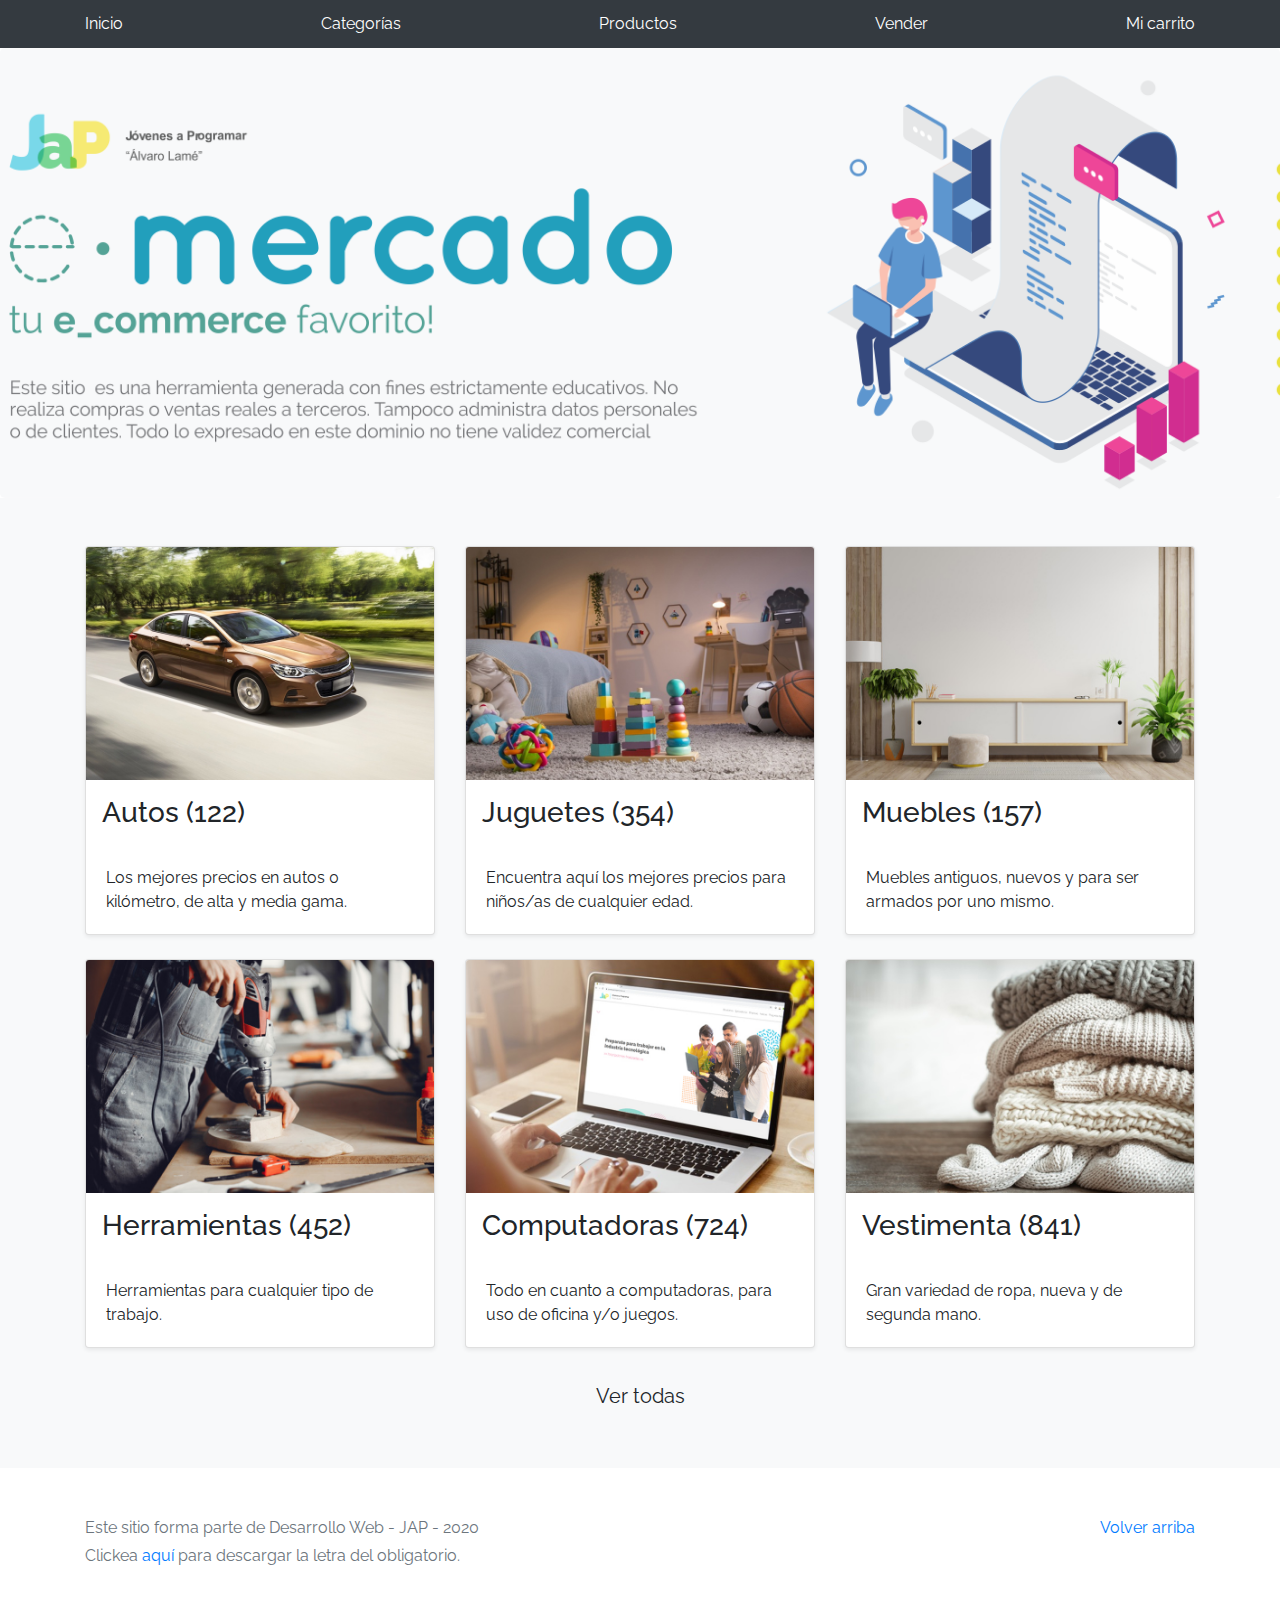
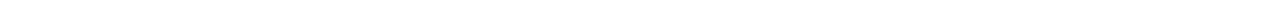
==== index.html @ 83ccd1c9 "hola mundo" ====
<!DOCTYPE html>
<!-- saved from url=(0049)https://getbootstrap.com/docs/4.3/examples/album/ -->
<html lang="en">
  <head>
    <meta http-equiv="Content-Type" content="text/html; charset=UTF-8">
    <meta name="viewport" content="width=device-width, initial-scale=1, shrink-to-fit=no">
    <meta name="description" content="">
    <title>eMercado - Todo lo que busques está aquí</title>

    <link rel="canonical" href="https://getbootstrap.com/docs/4.3/examples/album/">
    <link href="https://fonts.googleapis.com/css?family=Raleway:300,300i,400,400i,700,700i,900,900i" rel="stylesheet">
    <!-- Bootstrap core CSS -->
    <link href="css/bootstrap.min.css" rel="stylesheet">
    <link href="css/styles.css" rel="stylesheet">
  </head>
  <body>
    <nav class="site-header sticky-top py-1 bg-dark">
      <div class="container d-flex flex-column flex-md-row justify-content-between">
        <a class="py-2 d-none d-md-inline-block" href="index.html">Inicio</a>
        <a class="py-2 d-none d-md-inline-block" href="categories.html">Categorías</a>
        <a class="py-2 d-none d-md-inline-block" href="products.html">Productos</a>
        <a class="py-2 d-none d-md-inline-block" href="sell.html">Vender</a>
        <a class="py-2 d-none d-md-inline-block" href="cart.html">Mi carrito</a>
      </div>
    </nav>
    <main role="main">
      <section class="jumbotron text-center">
        <div class="m-5">
          <h1></h1>
        </div>
      </section>
      <div class="album py-5 bg-light">
        <div class="container">
          <div class="row">
            <div class="col-md-4">
              <a href="categories.html" class="card mb-4 shadow-sm custom-card">
                <img class="bd-placeholder-img card-img-top"  src="img/cat1.jpg">
                <h3 class="m-3">Autos (122)</h3>
                <div class="card-body">
                  <p class="card-text">Los mejores precios en autos 0 kilómetro, de alta y media gama.</p>
                </div>
              </a>
            </div>
            <div class="col-md-4">
                <a href="categories.html" class="card mb-4 shadow-sm custom-card">
                  <img class="bd-placeholder-img card-img-top" src="img/cat2.jpg">
                  <h3 class="m-3">Juguetes (354)</h3>
                  <div class="card-body">
                    <p class="card-text">Encuentra aquí los mejores precios para niños/as de cualquier edad.</p>
                  </div>
                </a>
            </div>
            <div class="col-md-4">
                <a href="categories.html" class="card mb-4 shadow-sm custom-card">
                  <img class="bd-placeholder-img card-img-top" src="img/cat3.jpg">
                  <h3 class="m-3">Muebles (157)</h3>
                  <div class="card-body">
                    <p class="card-text">Muebles antiguos, nuevos y para ser armados por uno mismo.</p>
                  </div>
                </a>
            </div>
            <div class="col-md-4">
                <a href="categories.html" class="card mb-4 shadow-sm custom-card">
                  <img class="bd-placeholder-img card-img-top" src="img/cat4.jpg">
                  <h3 class="m-3">Herramientas (452)</h3>
                  <div class="card-body">
                    <p class="card-text">Herramientas para cualquier tipo de trabajo.</p>
                  </div>
                </a>
            </div>
            <div class="col-md-4">
                <a href="categories.html" class="card mb-4 shadow-sm custom-card">
                  <img class="bd-placeholder-img card-img-top" src="img/cat5.jpg">
                  <h3 class="m-3">Computadoras (724)</h3>
                  <div class="card-body">
                    <p class="card-text">Todo en cuanto a computadoras, para uso de oficina y/o juegos.</p>
                  </div>
                </a>
            </div>
            <div class="col-md-4">
                <a href="categories.html" class="card mb-4 shadow-sm custom-card">
                  <img class="bd-placeholder-img card-img-top" src="img/cat6.jpg">
                  <h3 class="m-3">Vestimenta (841)</h3>
                  <div class="card-body">
                    <p class="card-text">Gran variedad de ropa, nueva y de segunda mano.</p>
                  </div>
                </a>
            </div>
          </div>
          <div class="row">
              <a type="button" class="btn btn-light btn-lg btn-block" href="categories.html">Ver todas</a>
          </div>
        </div>
      </div>
    </main>
    <footer class="text-muted">
      <div class="container">
        <p class="float-right">
          <a href="#">Volver arriba</a>
        </p>
        <p>Este sitio forma parte de Desarrollo Web - JAP - 2020</p>
        <p>Clickea <a target="_blank" href="Letra.pdf">aquí</a> para descargar la letra del obligatorio.</p>
      </div>
    </footer>
    <script src="js/jquery-3.4.1.min.js"></script>
    <script src="js/bootstrap.bundle.min.js"></script>
    <script src="js/init.js"></script>
  </body>
</html>
---- css/styles.css ----
.jumbotron, .card-body, .container, .site-header{
    font-family: 'Raleway', serif !important;
}

.jumbotron .display-4{
    font-weight: bold;
}

.jumbotron {
  height: 50vh;
  padding: 5em inherit;
  margin-bottom: 0;
  background-color: #53C0FB;
  background: url('../img/cover_back.png');
  background-size: cover;
  background-position: center;
  background-repeat: no-repeat;
  color: black;
  font-weight: bold;
}

@media (min-width: 768px) {
  .jumbotron {
    padding-top: 6rem;
    padding-bottom: 6rem;
  }
}

.jumbotron p:last-child {
  margin-bottom: 0;
}

.jumbotron-heading {
  font-weight: 300;
}

.jumbotron .container {
  max-width: 40rem;
  background-color: rgba(255, 255, 255, 0.5);
  border-radius: 10px;
  text-shadow: 1px 1px 2px grey;
}

.jumbotron .lead{
  font-size: 38px;
}

footer {
  padding-top: 3rem;
  padding-bottom: 3rem;
}

footer p {
  margin-bottom: .25rem;
}

.site-header a {
  color: white;
  transition: ease-in-out color .15s;
}

.light-text {
  color: white;
}

.site-header .dropdown-menu a {
  color: black;
}

.dropzone{
  border: 2px dashed #0087F7;
  border-radius: 5px;
  background: white;
}

.alert{
  position: fixed;
  top:80px;
  width: 50%;
  left: 50%;
  transform: translate(-50%, 0);
}

.lds-ring {
  display: inline-block;
  position: relative;
  width: 64px;
  height: 64px;
  top:50%;
  left: 50%;
}
.lds-ring div {
  box-sizing: border-box;
  display: block;
  position: absolute;
  width: 51px;
  height: 51px;
  margin: 6px;
  border: 6px solid #fff;
  border-radius: 50%;
  animation: lds-ring 1.2s cubic-bezier(0.5, 0, 0.5, 1) infinite;
  border-color: #fff transparent transparent transparent;
}
.lds-ring div:nth-child(1) {
  animation-delay: -0.45s;
}
.lds-ring div:nth-child(2) {
  animation-delay: -0.3s;
}
.lds-ring div:nth-child(3) {
  animation-delay: -0.15s;
}
@keyframes lds-ring {
  0% {
    transform: rotate(0deg);
  }
  100% {
    transform: rotate(360deg);
  }
}

#spinner-wrapper{
  position: fixed;
  background-color: rgba(0,0,0,0.5);
  width:100%;
  height: 100%;
  top:0;
  left:0;
  z-index: 1021;
  display: none;
}

a.custom-card,
a.custom-card:hover {
  color: inherit;
  text-decoration: inherit;
}

.checked {
  color: orange;
}
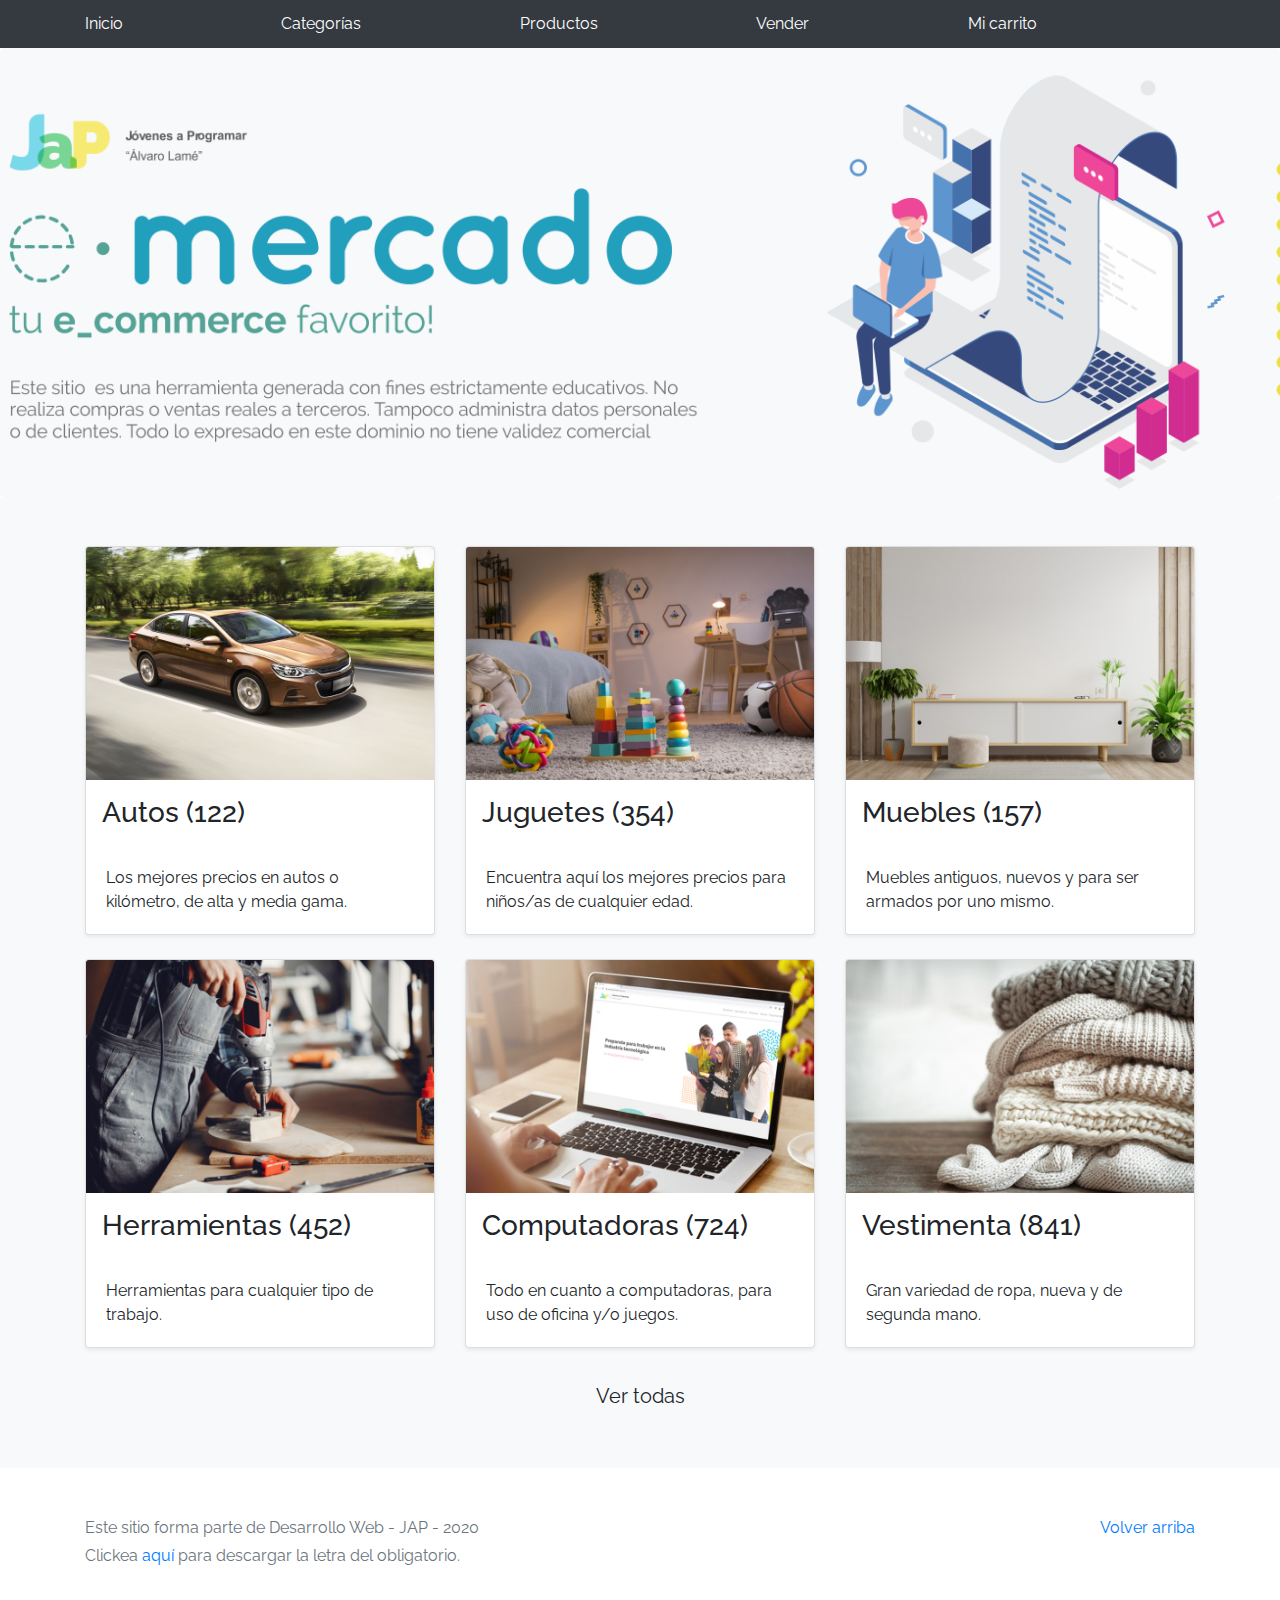
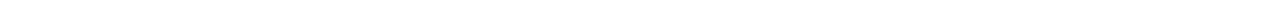
==== commit ef2d43b3: "Entrega 2 rev.1" ====
--- a/index.html
+++ b/index.html
@@ -21,7 +21,11 @@
         <a class="py-2 d-none d-md-inline-block" href="products.html">Productos</a>
         <a class="py-2 d-none d-md-inline-block" href="sell.html">Vender</a>
         <a class="py-2 d-none d-md-inline-block" href="cart.html">Mi carrito</a>
+        <a class="py-2 d-none d-md-inline-block" id="userLoged" href="my-profile.html"></a>
       </div>
+      <script>
+        
+      </script>
     </nav>
     <main role="main">
       <section class="jumbotron text-center">
--- a/css/styles.css
+++ b/css/styles.css
@@ -4,6 +4,16 @@
 
 .jumbotron .display-4{
     font-weight: bold;
+}
+.container-form{
+  
+    height: 100%;
+    display: flex;
+    align-items: center;
+    justify-content: center;
+    background: rgba(89, 248, 155, 0.692);
+    background: radial-gradient(circle, rgba(243, 252, 120, 0.74) 0%, rgba(68, 235, 165, 0.658) 100%);
+
 }
 
 .jumbotron {
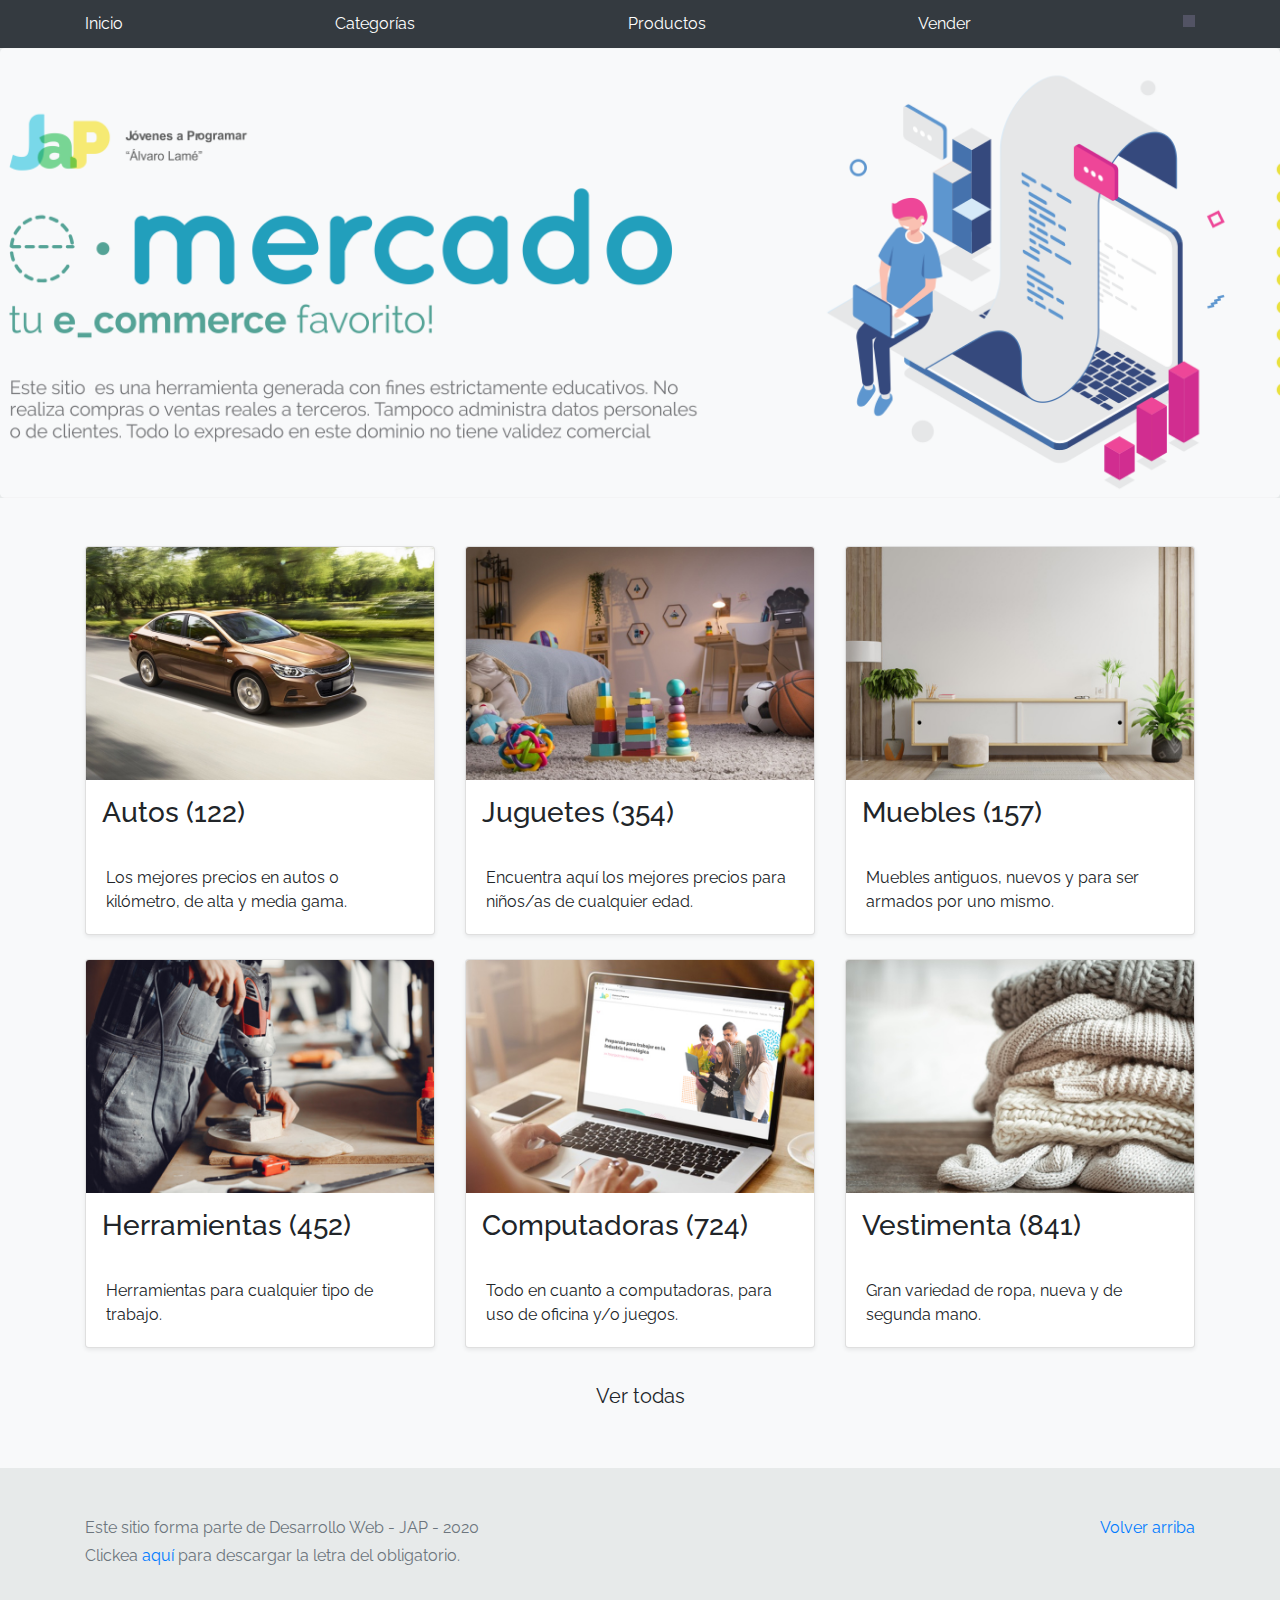
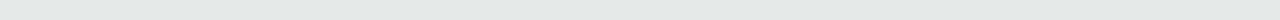
==== commit 7db993a3: "Entrega - 4" ====
--- a/index.html
+++ b/index.html
@@ -13,19 +13,23 @@
     <link href="css/bootstrap.min.css" rel="stylesheet">
     <link href="css/styles.css" rel="stylesheet">
   </head>
-  <body>
+  <body style="background-color: rgba(186, 194, 194, 0.342);">
     <nav class="site-header sticky-top py-1 bg-dark">
       <div class="container d-flex flex-column flex-md-row justify-content-between">
         <a class="py-2 d-none d-md-inline-block" href="index.html">Inicio</a>
         <a class="py-2 d-none d-md-inline-block" href="categories.html">Categorías</a>
         <a class="py-2 d-none d-md-inline-block" href="products.html">Productos</a>
         <a class="py-2 d-none d-md-inline-block" href="sell.html">Vender</a>
-        <a class="py-2 d-none d-md-inline-block" href="cart.html">Mi carrito</a>
-        <a class="py-2 d-none d-md-inline-block" id="userLoged" href="my-profile.html"></a>
+        <div class="dropdown ">
+          <button id="userLoged" class="dropbtn ">Dropdown</button>
+          <div class="dropdown-content">
+            <a href="cart.html">Ver mi carrito</a>
+            <a href="my-profile.html">Mi perfil</a>
+            <a href="login.html">Cerrar sesión</a>
+          </div>
+        </div>
+        
       </div>
-      <script>
-        
-      </script>
     </nav>
     <main role="main">
       <section class="jumbotron text-center">
--- a/css/styles.css
+++ b/css/styles.css
@@ -15,6 +15,74 @@
     background: radial-gradient(circle, rgba(243, 252, 120, 0.74) 0%, rgba(68, 235, 165, 0.658) 100%);
 
 }
+
+.containerDos {
+  width: 50%;
+  max-width: none;
+}
+
+.dropbtn {
+  background-color: #525364;
+  color: white;
+  padding: 6px;
+  font-size: 12px;
+  border: none;
+  margin-top: 7px;
+}
+
+
+.dropdown {
+  position: relative;
+  display: inline-block;
+}
+
+.dropdown-content {
+  display: none;
+  position: absolute;
+  background-color: #8b8b8b;
+  min-width: 160px;
+  box-shadow: 0px 8px 16px 0px rgba(0,0,0,0.2);
+  z-index: 1;
+}
+
+
+.dropdown-content a {
+  color: black;
+  padding: 12px 16px;
+  text-decoration: none;
+  display: block;
+}
+
+
+.dropdown-content a:hover {background-color: #ddd;}
+
+
+.dropdown:hover .dropdown-content {display: block;}
+
+
+.dropdown:hover .dropbtn {background-color: #b9b9b98f;}
+
+.caja {
+  font-family: sans-serif;
+  font-size: 16px;
+  font-weight: 400;
+  color: #000000;
+  background: #ffffff25;
+  margin: 0 0 3px;
+  overflow: hidden;
+  padding: 2px;
+  }
+
+  .cajaSecundaria {
+    font-family: sans-serif;
+    font-size: 12px;
+    font-weight: 450;
+    color: #000000;
+    background: #ffffff4b;
+    margin: 0 0 3px;
+    overflow: hidden;
+    padding: 15px;
+    }
 
 .jumbotron {
   height: 50vh;
